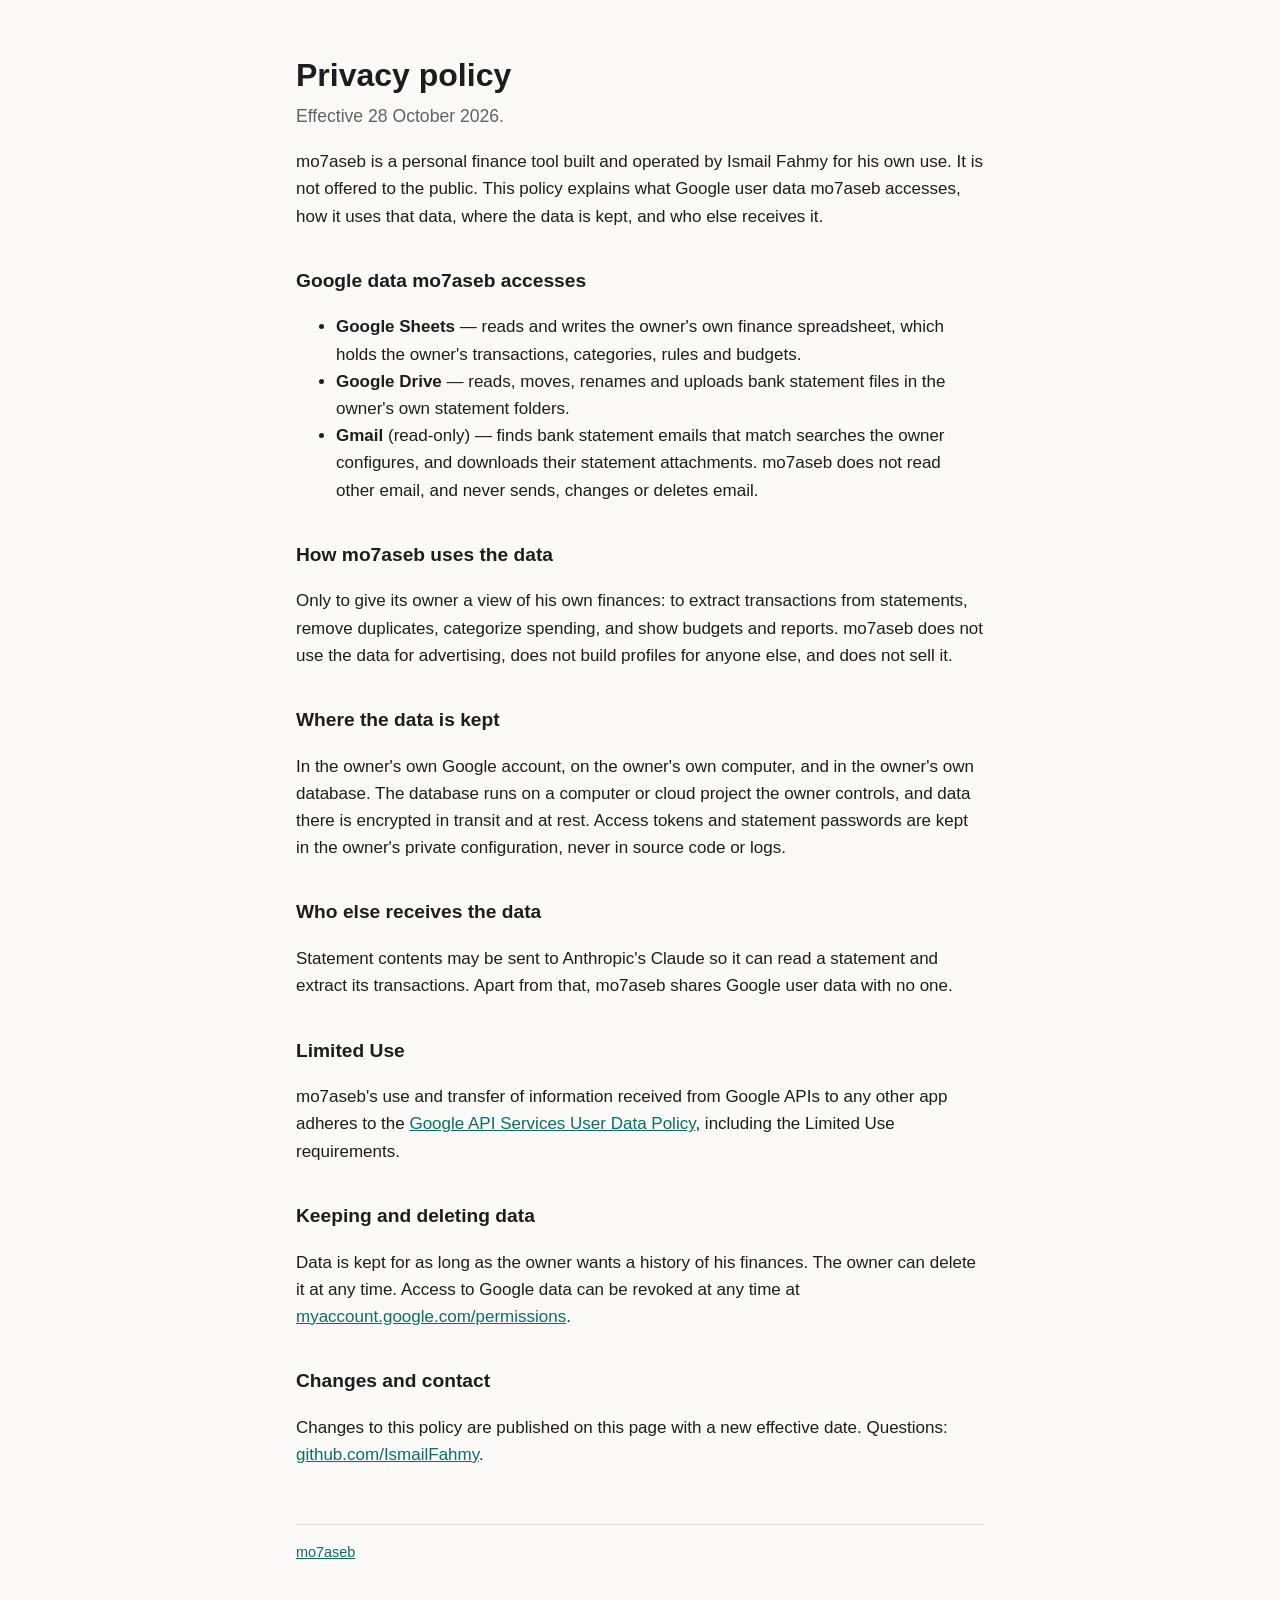
==== privacy.html @ 887d6469 "Homepage and privacy policy for mo7aseb.app Co-Authored-By: Claude Opus 5.5 (1M context) <noreply@an" ====
<!doctype html>
<html lang="en">
<head>
<meta charset="utf-8">
<meta name="viewport" content="width=device-width, initial-scale=1">
<title>Privacy policy · mo7aseb</title>
<meta name="description" content="How mo7aseb accesses, uses, stores and shares Google user data.">
<link rel="stylesheet" href="/style.css">
</head>
<body>
<main>
  <h1>Privacy policy</h1>
  <p class="lead">Effective 28 October 2026.</p>

  <p>mo7aseb is a personal finance tool built and operated by Ismail Fahmy for his own use. It is not offered to the public. This policy explains what Google user data mo7aseb accesses, how it uses that data, where the data is kept, and who else receives it.</p>

  <h2>Google data mo7aseb accesses</h2>
  <ul>
    <li><strong>Google Sheets</strong> — reads and writes the owner's own finance spreadsheet, which holds the owner's transactions, categories, rules and budgets.</li>
    <li><strong>Google Drive</strong> — reads, moves, renames and uploads bank statement files in the owner's own statement folders.</li>
    <li><strong>Gmail</strong> (read-only) — finds bank statement emails that match searches the owner configures, and downloads their statement attachments. mo7aseb does not read other email, and never sends, changes or deletes email.</li>
  </ul>

  <h2>How mo7aseb uses the data</h2>
  <p>Only to give its owner a view of his own finances: to extract transactions from statements, remove duplicates, categorize spending, and show budgets and reports. mo7aseb does not use the data for advertising, does not build profiles for anyone else, and does not sell it.</p>

  <h2>Where the data is kept</h2>
  <p>In the owner's own Google account, on the owner's own computer, and in the owner's own database. The database runs on a computer or cloud project the owner controls, and data there is encrypted in transit and at rest. Access tokens and statement passwords are kept in the owner's private configuration, never in source code or logs.</p>

  <h2>Who else receives the data</h2>
  <p>Statement contents may be sent to Anthropic's Claude so it can read a statement and extract its transactions. Apart from that, mo7aseb shares Google user data with no one.</p>

  <h2>Limited Use</h2>
  <p>mo7aseb's use and transfer of information received from Google APIs to any other app adheres to the <a href="https://developers.google.com/terms/api-services-user-data-policy">Google API Services User Data Policy</a>, including the Limited Use requirements.</p>

  <h2>Keeping and deleting data</h2>
  <p>Data is kept for as long as the owner wants a history of his finances. The owner can delete it at any time. Access to Google data can be revoked at any time at <a href="https://myaccount.google.com/permissions">myaccount.google.com/permissions</a>.</p>

  <h2>Changes and contact</h2>
  <p>Changes to this policy are published on this page with a new effective date. Questions: <a href="https://github.com/IsmailFahmy">github.com/IsmailFahmy</a>.</p>

  <footer><a href="/">mo7aseb</a></footer>
</main>
</body>
</html>
---- style.css ----
:root {
  --bg: #fbfaf8; --text: #1d1d1f; --muted: #5f6368; --border: #e3e1dc; --accent: #0b6e5f;
}
@media (prefers-color-scheme: dark) {
  :root { --bg: #121316; --text: #e8e6e3; --muted: #9aa0a6; --border: #2c2f35; --accent: #4fc3ad; }
}
* { box-sizing: border-box; }
body {
  margin: 0; background: var(--bg); color: var(--text);
  font: 17px/1.6 -apple-system, BlinkMacSystemFont, "Segoe UI", Roboto, "Helvetica Neue", Arial, sans-serif;
}
main { max-width: 720px; margin: 0 auto; padding: 56px 16px 80px; }
h1 { font-size: 2rem; line-height: 1.2; margin: 0 0 8px; }
h2 { font-size: 1.2rem; margin: 36px 0 8px; }
p, li { overflow-wrap: anywhere; }
.lead { color: var(--muted); font-size: 1.1rem; margin-top: 0; }
a { color: var(--accent); }
footer { margin-top: 56px; padding-top: 16px; border-top: 1px solid var(--border); color: var(--muted); font-size: 0.9rem; }
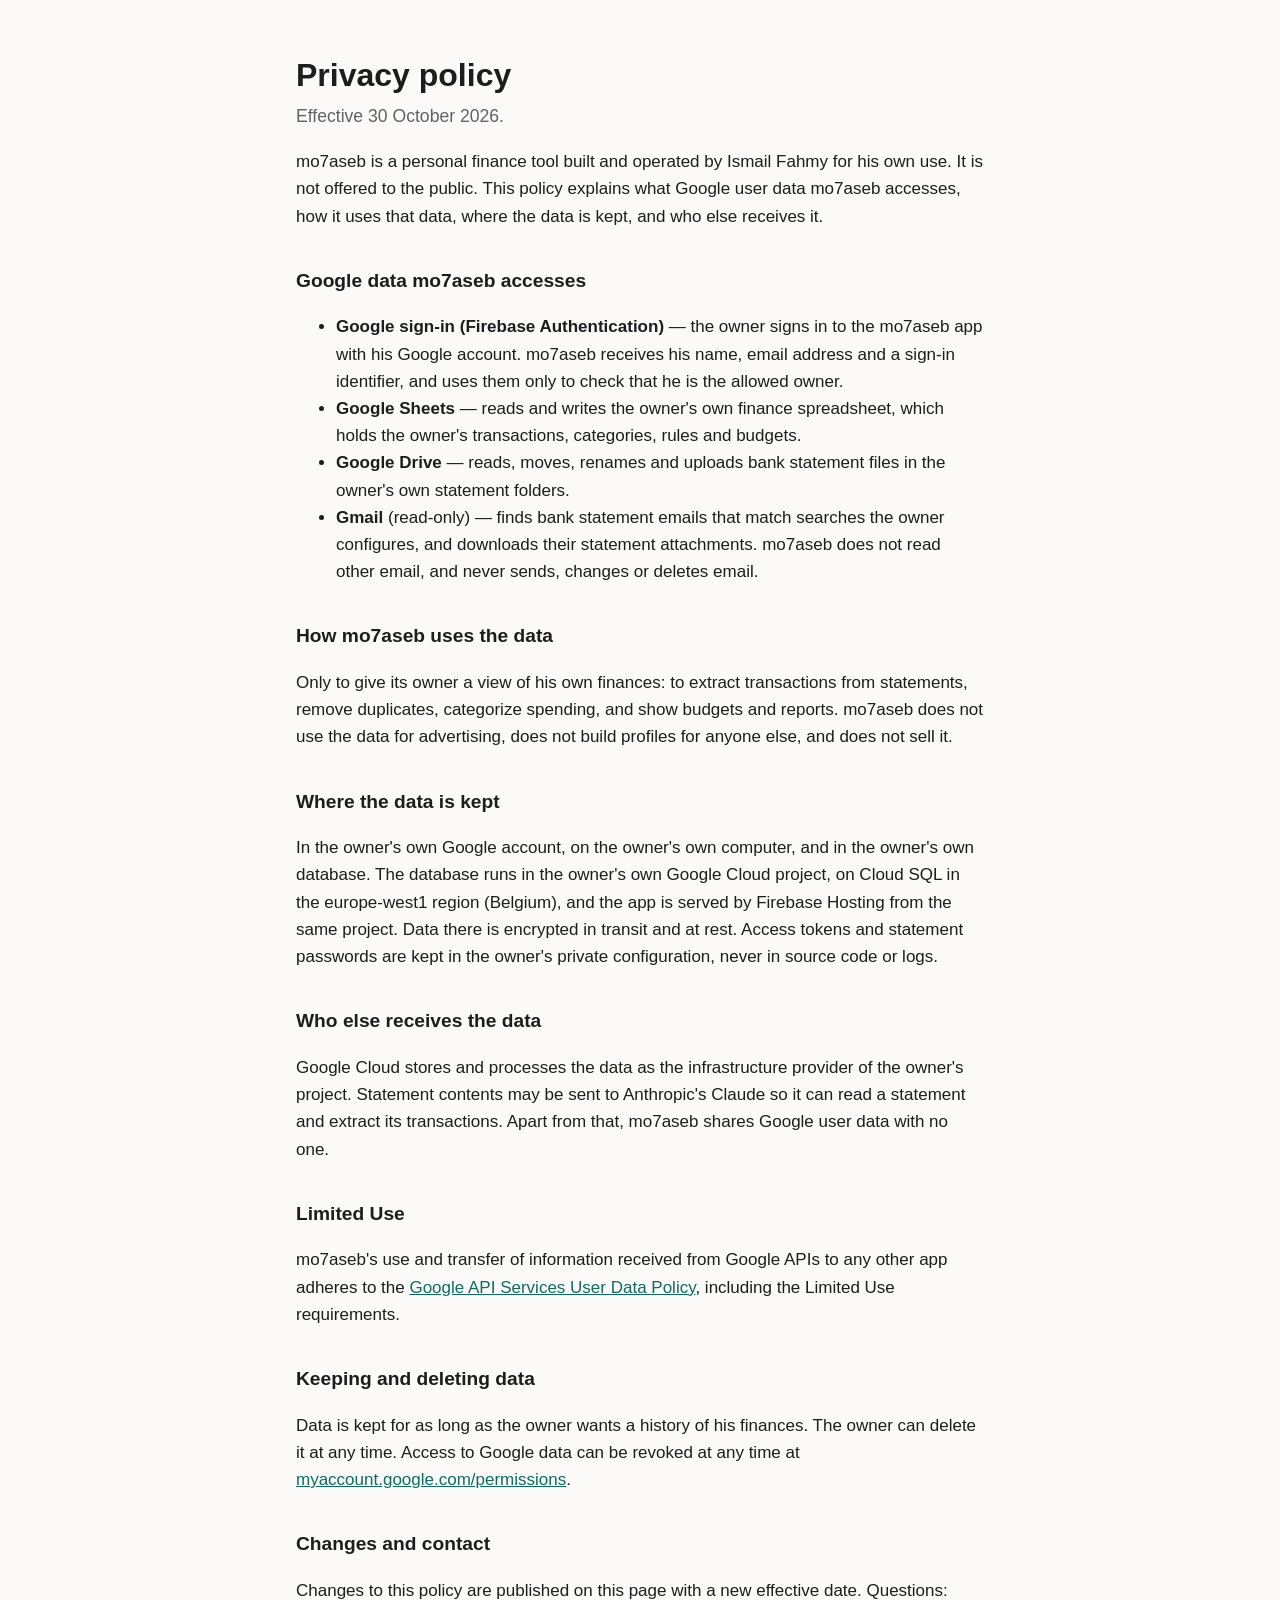
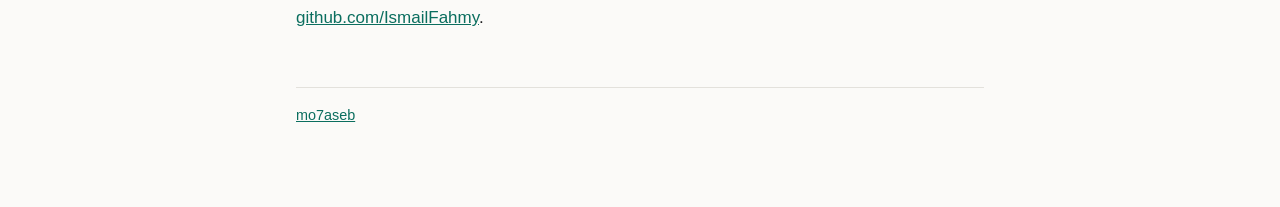
==== commit c2d9fbf1: "privacy: Google sign-in, data in Google Cloud europe-west1, Google Cloud as infrastructure provider " ====
--- a/privacy.html
+++ b/privacy.html
@@ -10,12 +10,13 @@
 <body>
 <main>
   <h1>Privacy policy</h1>
-  <p class="lead">Effective 28 October 2026.</p>
+  <p class="lead">Effective 30 October 2026.</p>
 
   <p>mo7aseb is a personal finance tool built and operated by Ismail Fahmy for his own use. It is not offered to the public. This policy explains what Google user data mo7aseb accesses, how it uses that data, where the data is kept, and who else receives it.</p>
 
   <h2>Google data mo7aseb accesses</h2>
   <ul>
+    <li><strong>Google sign-in (Firebase Authentication)</strong> — the owner signs in to the mo7aseb app with his Google account. mo7aseb receives his name, email address and a sign-in identifier, and uses them only to check that he is the allowed owner.</li>
     <li><strong>Google Sheets</strong> — reads and writes the owner's own finance spreadsheet, which holds the owner's transactions, categories, rules and budgets.</li>
     <li><strong>Google Drive</strong> — reads, moves, renames and uploads bank statement files in the owner's own statement folders.</li>
     <li><strong>Gmail</strong> (read-only) — finds bank statement emails that match searches the owner configures, and downloads their statement attachments. mo7aseb does not read other email, and never sends, changes or deletes email.</li>
@@ -25,10 +26,10 @@
   <p>Only to give its owner a view of his own finances: to extract transactions from statements, remove duplicates, categorize spending, and show budgets and reports. mo7aseb does not use the data for advertising, does not build profiles for anyone else, and does not sell it.</p>
 
   <h2>Where the data is kept</h2>
-  <p>In the owner's own Google account, on the owner's own computer, and in the owner's own database. The database runs on a computer or cloud project the owner controls, and data there is encrypted in transit and at rest. Access tokens and statement passwords are kept in the owner's private configuration, never in source code or logs.</p>
+  <p>In the owner's own Google account, on the owner's own computer, and in the owner's own database. The database runs in the owner's own Google Cloud project, on Cloud SQL in the europe-west1 region (Belgium), and the app is served by Firebase Hosting from the same project. Data there is encrypted in transit and at rest. Access tokens and statement passwords are kept in the owner's private configuration, never in source code or logs.</p>
 
   <h2>Who else receives the data</h2>
-  <p>Statement contents may be sent to Anthropic's Claude so it can read a statement and extract its transactions. Apart from that, mo7aseb shares Google user data with no one.</p>
+  <p>Google Cloud stores and processes the data as the infrastructure provider of the owner's project. Statement contents may be sent to Anthropic's Claude so it can read a statement and extract its transactions. Apart from that, mo7aseb shares Google user data with no one.</p>
 
   <h2>Limited Use</h2>
   <p>mo7aseb's use and transfer of information received from Google APIs to any other app adheres to the <a href="https://developers.google.com/terms/api-services-user-data-policy">Google API Services User Data Policy</a>, including the Limited Use requirements.</p>
